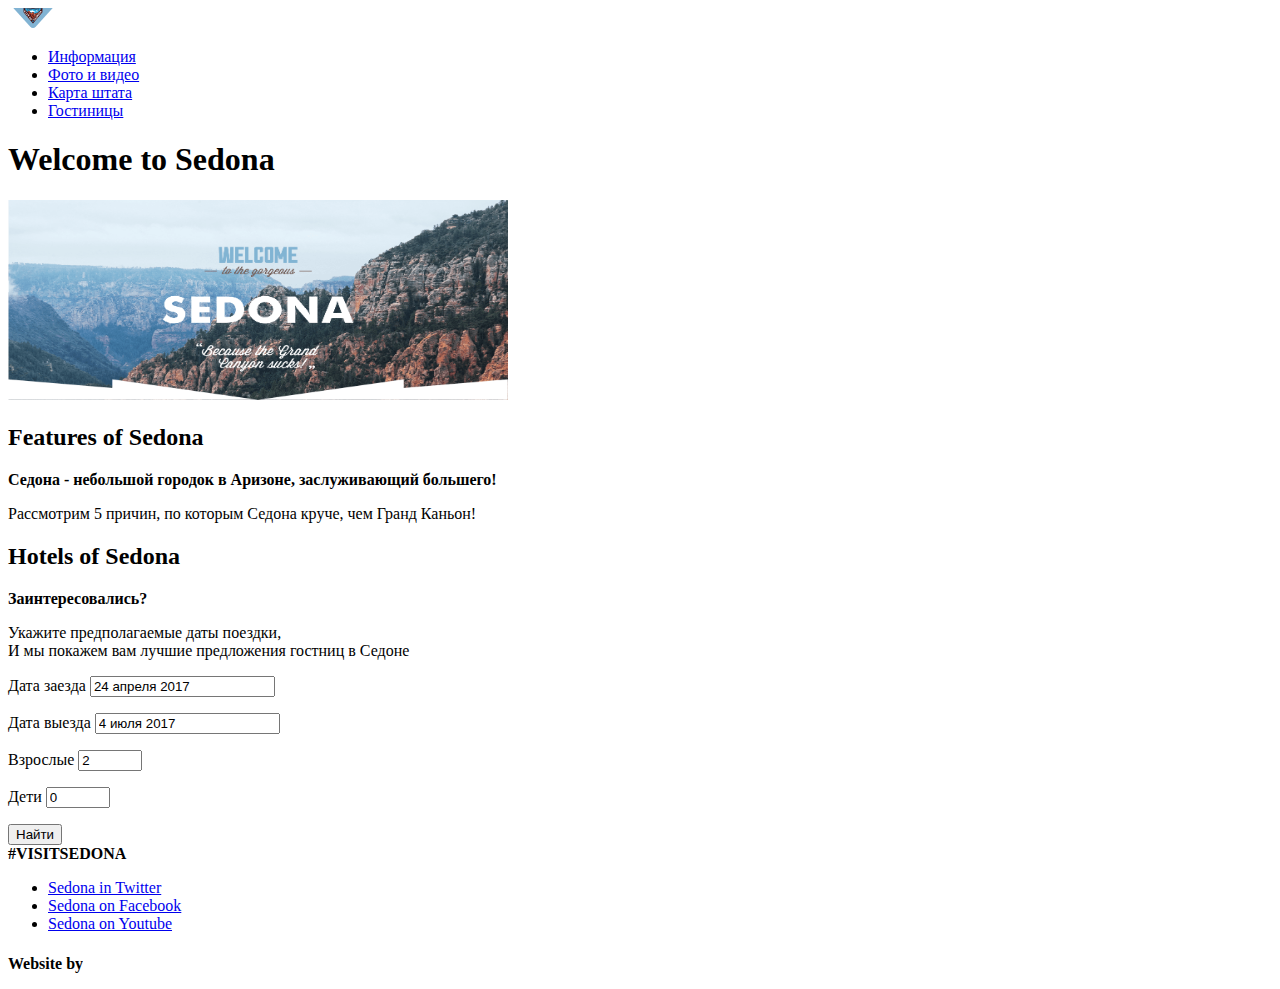
==== index.html @ 465b5c35 "Основное задание: продолжаем разметку личного проекта" ====
<!DOCTYPE html>
<html lang="ru">
  <head>
    <meta charset="utf-8">
    <title>Welcome to Sedona</title>
  </head>
  <body>
    <header class="main-header">
      <nav class="main-navigation">
        <img src="img/index-logo.svg" width="50" height="20" alt="Логотип Sedona">
        <ul class="site-navigation">
          <li><a href="info.html">Информация</a></li>
          <li><a href="media.html">Фото и видео</a></li>
          <li><a href="map.html">Карта штата</a></li>
          <li><a href="catalogue.html">Гостиницы</a></li>
        </ul>
      </nav>
    </header>
    <main class="container">
      <div class="welcome">
        <h1 class="visually-hidden">Welcome to Sedona</h1>
        <img src="img/welcomeall.png" width="500" height="200" alt="Sedona presents">
      </div>
      <section class="features">
        <h2 class="visually-hidden">Features of Sedona</h2>
        <b>Седона - небольшой городок в Аризоне, заслуживающий большего!</b>
        <p>Рассмотрим 5 причин, по которым Седона круче, чем Гранд Каньон!</p>
        <!--features-->
      </section>
      <section class="suggesthotels">
        <h2 class="visually-hidden">Hotels of Sedona</h2>
        <b>Заинтересовались?</b>
        <p>Укажите предполагаемые даты поездки,<br>
          И мы покажем вам лучшие предложения гостниц в Седоне</p>
        <form class="booking" action="https:/echo.htmlacademy.ru" method="post">
          <p class="booking-item">
            <label for="booking-checkin">Дата заезда</label>
            <input id="booking-checkin" type="text" name="checkin" value="24 апреля 2017">
          </p>
          <p class="booking-item">
            <label for="booking-checkout">Дата выезда</label>
            <input id="booking-checkout" type="text" name="checkout" value="4 июля 2017">
          </p>
          <p class="booking-item">
            <label for="adults">Взрослые</label>
            <input id="adults" type="number" name="adults" value="2" min="1" max="100" size="1">
          </p>
          <p class="booking-item">
            <label for="children">Дети</label>
            <input id="children" type="number" name="children" value="0" min="0" max="100" size="1">
          </p>
          <button class="button" type="submit">Найти</button>
        </form>
      </section>
      <!--map-->
    </main>
    <footer class="main-footer">
      <b>#VISITSEDONA</b>
      <div class="footer-social">
        <ul>
          <li><a class="social-button" href="twitter.com/sedona"><span class="social social-twitter">Sedona in Twitter</span></a></li>
          <li><a class="social-button" href="fb.com/sedona"><span class="social social-fb">Sedona on Facebook</span></a></li>
          <li><a class="social-button" href="youtube.com/sedona"><span class="social social-youtube">Sedona on Youtube</span></a></li>
        </ul>
      </div>
      <p class="footer-copyright">
        <b>Website by</b><a class="button" href="htmlacademy.ru"><img src="img/logo_academy.svg" width="50" height="20" alt="Логотип HTML Academy"></a>
      </p>
    </footer>
  </body>
</html>
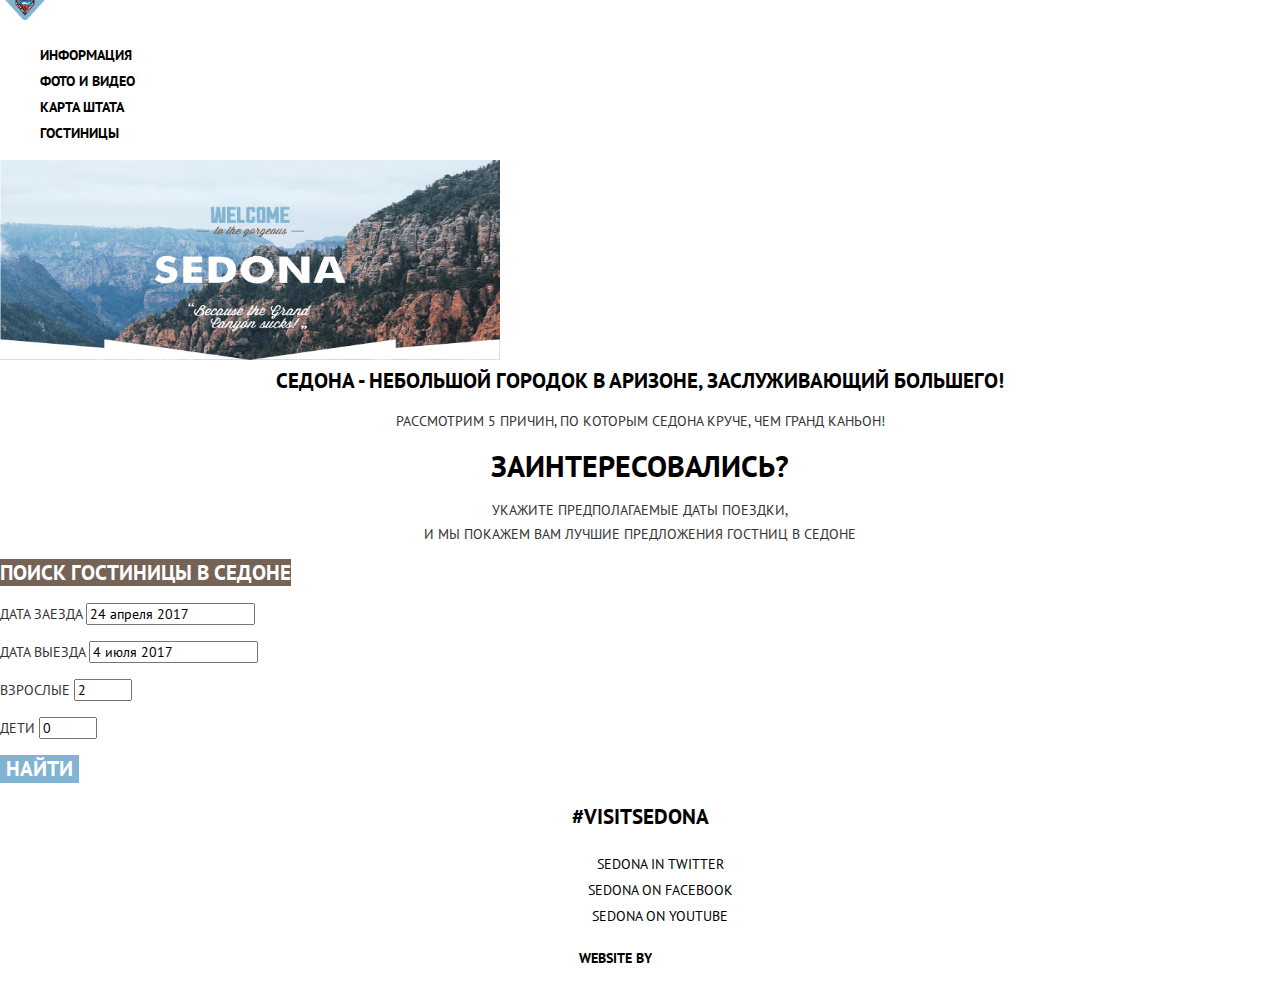
==== commit 4285998d: "сновное задание: начинаем базовую стилизацию личного проекта" ====
--- a/index.html
+++ b/index.html
@@ -3,6 +3,9 @@
   <head>
     <meta charset="utf-8">
     <title>Welcome to Sedona</title>
+    <link href="https://fonts.googleapis.com/css?family=PT+Sans:400,700&amp;subset=cyrillic" rel="stylesheet">
+    <link href="css/normalize.css" rel="stylesheet">
+    <link href="css/style.css" rel="stylesheet">
   </head>
   <body>
     <header class="main-header">
@@ -33,6 +36,7 @@
         <p>Укажите предполагаемые даты поездки,<br>
           И мы покажем вам лучшие предложения гостниц в Седоне</p>
         <form class="booking" action="https:/echo.htmlacademy.ru" method="post">
+          <b class="title">Поиск гостиницы в Седоне</b>
           <p class="booking-item">
             <label for="booking-checkin">Дата заезда</label>
             <input id="booking-checkin" type="text" name="checkin" value="24 апреля 2017">
@@ -55,7 +59,7 @@
       <!--map-->
     </main>
     <footer class="main-footer">
-      <b>#VISITSEDONA</b>
+      <p>#VISITSEDONA</p>
       <div class="footer-social">
         <ul>
           <li><a class="social-button" href="twitter.com/sedona"><span class="social social-twitter">Sedona in Twitter</span></a></li>
@@ -64,7 +68,7 @@
         </ul>
       </div>
       <p class="footer-copyright">
-        <b>Website by</b><a class="button" href="htmlacademy.ru"><img src="img/logo_academy.svg" width="50" height="20" alt="Логотип HTML Academy"></a>
+        <b>Website by</b><a href="htmlacademy.ru"><img src="img/logo_academy.svg" width="50" height="20" alt="Логотип HTML Academy"></a>
       </p>
     </footer>
   </body>
--- a/css/style.css
+++ b/css/style.css
@@ -0,0 +1,155 @@
+body {
+  margin: 0;
+  padding: 0;
+  font-family: "PT Sans", Arial, sans-serif;
+  font-size: 14px;
+  line-height: 26px;
+  font-weight: 400;
+  color: #000000;
+  text-transform: uppercase;
+  background-color: #ffffff;
+  background-position: top center;
+  background-repeat: no-repeat;
+}
+
+a {
+  text-decoration: none;
+  color: #000000;
+}
+
+.visually-hidden {
+  position: absolute;
+  clip: rect(0 0 0 0);
+  width: 1px;
+  height: 1px;
+  margin: -1px;
+}
+
+.button {
+  font: inherit;
+  font-size: 21px;
+  font-weight: 700;
+  text-align: center;
+  color: #ffffff;
+  vertical-align: middle;
+  text-transform: uppercase;
+  background-color: #81b3d2;
+  border: none;
+}
+
+.inner-page .button {
+  font: inherit;
+  color: #ffffff;
+  text-align: center;
+  font-size: 14px;
+  line-height: 21px;
+}
+
+.button.info {
+  background-color: #81b3d2;
+}
+
+.button.book {
+  background-color: #766357;
+}
+
+.rate-num {
+  font-size: 14px;
+  line-height: 21px;
+  font-weight: 400;
+  background-color: #f2f2f2;
+  color: #8b8b8b;
+}
+
+.site-navigation {
+  font-size: 14px;
+  font-weight: 700;
+  color: #000000;
+  background-color: #ffffff;
+  list-style: none;
+}
+
+.site-navigation a {
+  color: #000000;
+}
+
+.site-navigation a:hover,
+.site-navigation a:focus {
+  color: #766357;
+}
+
+.site-navigation-current {
+  color: #9b8d84;
+}
+
+.features {
+  font-size: 21px;
+  text-align: center;
+  font-weight: 700;
+}
+
+.features p {
+  font-size: 14px;
+  font-weight: 400;
+  color: #333333;
+}
+
+.suggesthotels {
+  font-size: 30px;
+  line-height: 36px;
+  text-align: center;
+}
+
+.suggesthotels p {
+  font-size: 14px;
+  line-height: 24px;
+  font-weight: 400;
+  color: #333333;
+}
+
+.hotel-title {
+  font-size: 21px;
+  font-weight: 700;
+}
+
+.hotel-item-info {
+  font-size: 14px;
+  line-height: 21px;
+  color: #333333;
+}
+
+.booking {
+  text-align: left;
+  font-weight: 700;
+  font-size: 14px;
+  line-height: 26px;
+}
+
+.booking b {
+  background-color: #766357;
+  color: #ffffff;
+  text-align: center;
+  font-size: 21px;
+}
+
+.stars {
+  list-style: none;
+}
+
+.main-footer {
+  text-align: center;
+}
+
+.main-footer ul {
+  list-style: none;
+}
+
+.main-footer p {
+  font-size: 21px;
+  font-weight: 700;
+}
+
+.main-footer .footer-copyright {
+  font-size: 14px;
+  font-weight: 400;
+}
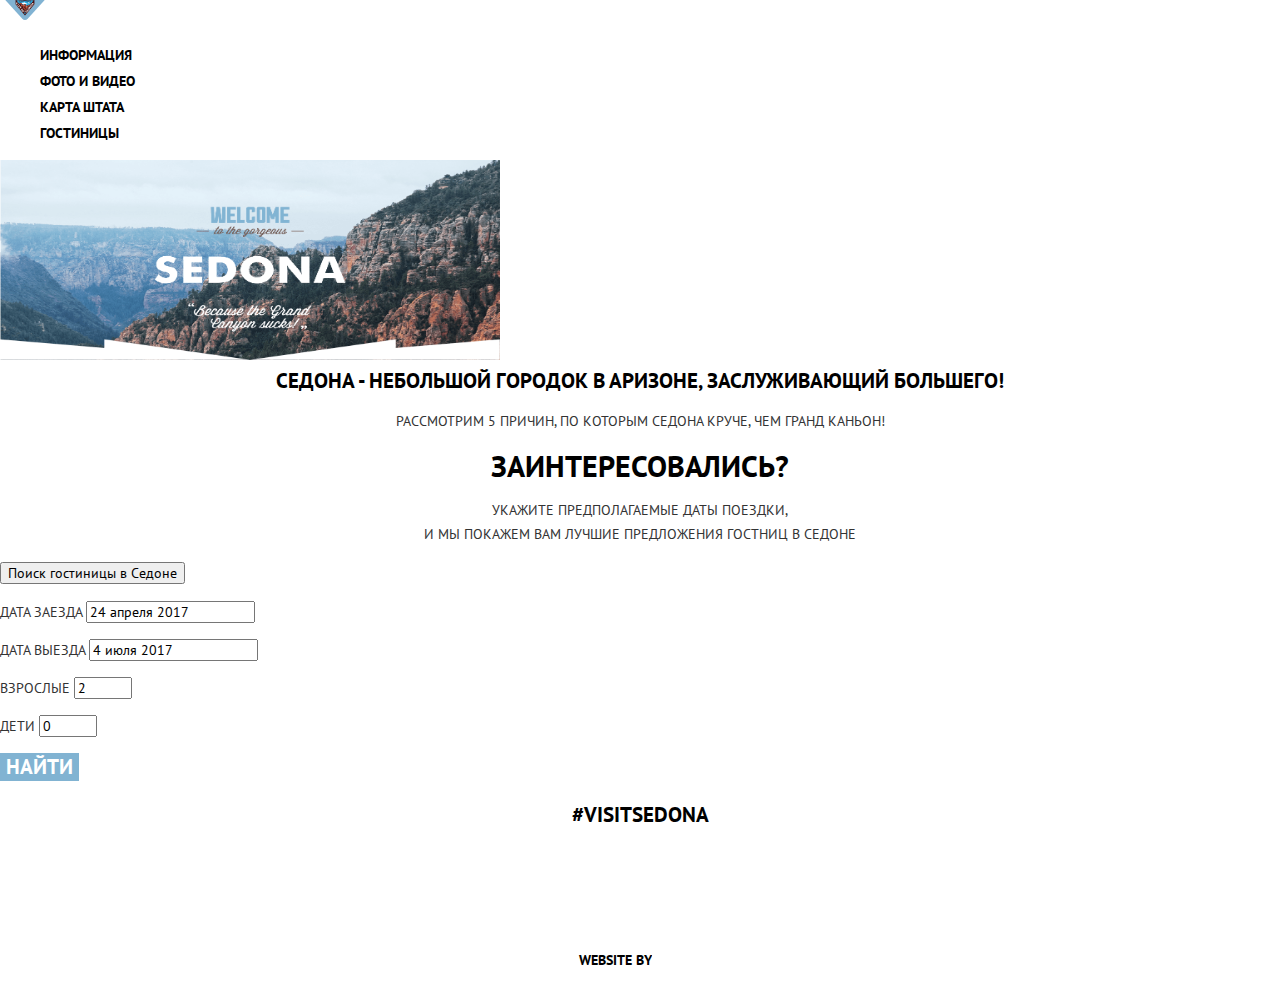
==== commit 8fddfd22: "Основное задание: начинаем базовую стилизацию личного проекта" ====
--- a/index.html
+++ b/index.html
@@ -36,7 +36,7 @@
         <p>Укажите предполагаемые даты поездки,<br>
           И мы покажем вам лучшие предложения гостниц в Седоне</p>
         <form class="booking" action="https:/echo.htmlacademy.ru" method="post">
-          <b class="title">Поиск гостиницы в Седоне</b>
+          <button class="buttom" type="button">Поиск гостиницы в Седоне</button>
           <p class="booking-item">
             <label for="booking-checkin">Дата заезда</label>
             <input id="booking-checkin" type="text" name="checkin" value="24 апреля 2017">
@@ -62,9 +62,9 @@
       <p>#VISITSEDONA</p>
       <div class="footer-social">
         <ul>
-          <li><a class="social-button" href="twitter.com/sedona"><span class="social social-twitter">Sedona in Twitter</span></a></li>
-          <li><a class="social-button" href="fb.com/sedona"><span class="social social-fb">Sedona on Facebook</span></a></li>
-          <li><a class="social-button" href="youtube.com/sedona"><span class="social social-youtube">Sedona on Youtube</span></a></li>
+          <li><a class="social-button" title="Sedona in Twitter" href="twitter.com/sedona"><img src="img/twitter.svg"></a></li>
+          <li><a class="social-button" title="Sedona on Facebook" href="fb.com/sedona"><img src="img/facebook.svg"></a></li>
+          <li><a class="social-button" title="Sedona on Youtube" href="youtube.com/sedona"><img src="img/youtube.svg"></a></li>
         </ul>
       </div>
       <p class="footer-copyright">
--- a/css/style.css
+++ b/css/style.css
@@ -37,6 +37,12 @@
   border: none;
 }
 
+.social-button:hover,
+.social-butto:active {
+  background-color: #000000;
+  border: 4px double #000000;
+}
+
 .inner-page .button {
   font: inherit;
   color: #ffffff;
@@ -45,7 +51,7 @@
   line-height: 21px;
 }
 
-.button.info {
+.button.button-info {
   background-color: #81b3d2;
 }
 
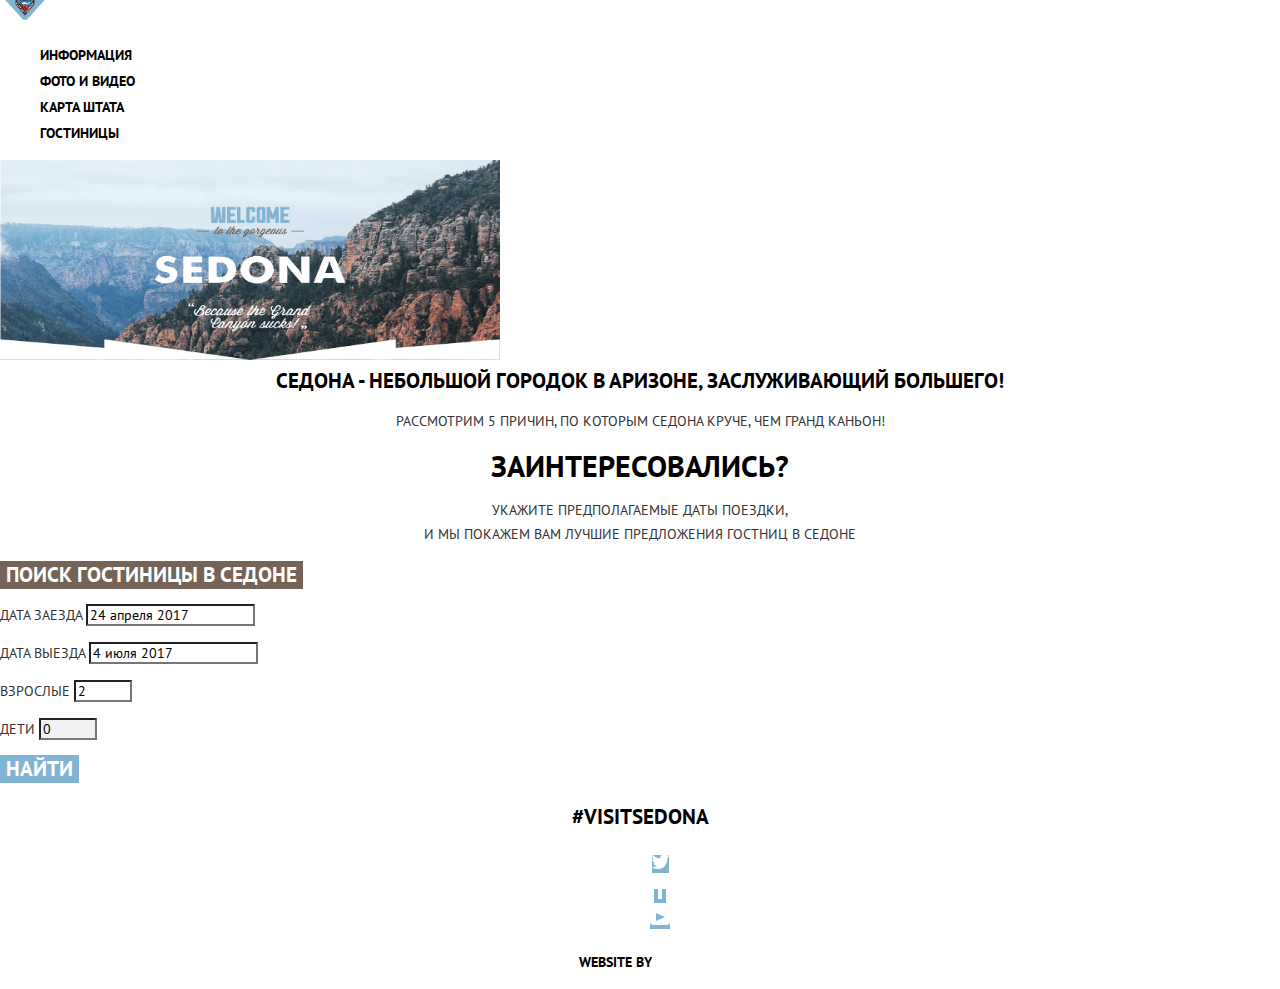
==== commit 10b007f6: "Основное задание: начинаем базовую стилизацию личного проекта" ====
--- a/index.html
+++ b/index.html
@@ -36,7 +36,7 @@
         <p>Укажите предполагаемые даты поездки,<br>
           И мы покажем вам лучшие предложения гостниц в Седоне</p>
         <form class="booking" action="https:/echo.htmlacademy.ru" method="post">
-          <button class="buttom" type="button">Поиск гостиницы в Седоне</button>
+          <button class="button-search" type="button">Поиск гостиницы в Седоне</button>
           <p class="booking-item">
             <label for="booking-checkin">Дата заезда</label>
             <input id="booking-checkin" type="text" name="checkin" value="24 апреля 2017">
@@ -53,7 +53,7 @@
             <label for="children">Дети</label>
             <input id="children" type="number" name="children" value="0" min="0" max="100" size="1">
           </p>
-          <button class="button" type="submit">Найти</button>
+          <button class="button-searchgo" type="submit">Найти</button>
         </form>
       </section>
       <!--map-->
@@ -68,7 +68,7 @@
         </ul>
       </div>
       <p class="footer-copyright">
-        <b>Website by</b><a href="htmlacademy.ru"><img src="img/logo_academy.svg" width="50" height="20" alt="Логотип HTML Academy"></a>
+        <b>Website by</b><a class="developer" href="htmlacademy.ru"><img src="img/logo_academy.svg" width="50" height="20" alt="Логотип HTML Academy"></a>
       </p>
     </footer>
   </body>
--- a/css/style.css
+++ b/css/style.css
@@ -1,20 +1,16 @@
 body {
   margin: 0;
-  padding: 0;
   font-family: "PT Sans", Arial, sans-serif;
   font-size: 14px;
   line-height: 26px;
   font-weight: 400;
   color: #000000;
   text-transform: uppercase;
-  background-color: #ffffff;
-  background-position: top center;
-  background-repeat: no-repeat;
 }
 
 a {
   text-decoration: none;
-  color: #000000;
+  cursor: pointer;
 }
 
 .visually-hidden {
@@ -25,7 +21,8 @@
   margin: -1px;
 }
 
-.button {
+ .button-search,
+ .button-searchgo {
   font: inherit;
   font-size: 21px;
   font-weight: 700;
@@ -35,12 +32,55 @@
   text-transform: uppercase;
   background-color: #81b3d2;
   border: none;
-}
-
-.social-button:hover,
-.social-butto:active {
-  background-color: #000000;
-  border: 4px double #000000;
+  cursor: pointer;
+}
+
+.button-search:hover {
+  background-color: #604e43;
+}
+
+.button-search:active{
+  background-color: #604e43;
+  color: #928a85;
+}
+
+.button-searchgo:hover {
+  background-color: #669ec0;
+}
+
+.button-searchgo:active {
+  background-color: #5496bd;
+  color: #94b9d2;
+}
+
+.social-button {
+  background-color: #81b3d2;
+}
+
+.social-button:hover {
+  background-color: #669ec0;
+}
+
+.social-button:active {
+  background-color: #5496bd;
+}
+
+.button.button-info:hover {
+  background-color: #669ec0;
+}
+
+.button.button-info:active {
+  background-color: #5496bd;
+  color: #94b9d2;
+}
+
+.button.book:hover {
+  background-color: #604e43;
+}
+
+.button.book:active {
+  background-color: #503e33;
+  color: #928a85;
 }
 
 .inner-page .button {
@@ -57,6 +97,26 @@
 
 .button.book {
   background-color: #766357;
+}
+
+.button-search {
+  background-color: #766357;
+  color: #ffffff;
+  font: inherit;
+  text-transform: uppercase;
+  font-size: 21px;
+}
+
+.hotel-title {
+  color: #000000;
+}
+
+.hotel-title:hover {
+  color: #81b3d2;
+}
+
+.hotel-title:active {
+  color: #cacaca;
 }
 
 .rate-num {
@@ -142,6 +202,32 @@
   list-style: none;
 }
 
+#booking-checkin,
+#booking-checkout,
+#adults,
+#children {
+  background-color: #f2f2f2;
+}
+
+#booking-checkin,
+#booking-checkout,
+#adults,
+#children:hover {
+  background-color: #ebebeb;
+}
+
+#booking-checkin,
+#booking-checkout,
+#adults,
+#children:active {
+  background-color: #ffffff;
+  border: 1px bolid #e5e5e5;
+}
+
+.developer {
+  color: 231f20;
+}
+
 .main-footer {
   text-align: center;
 }
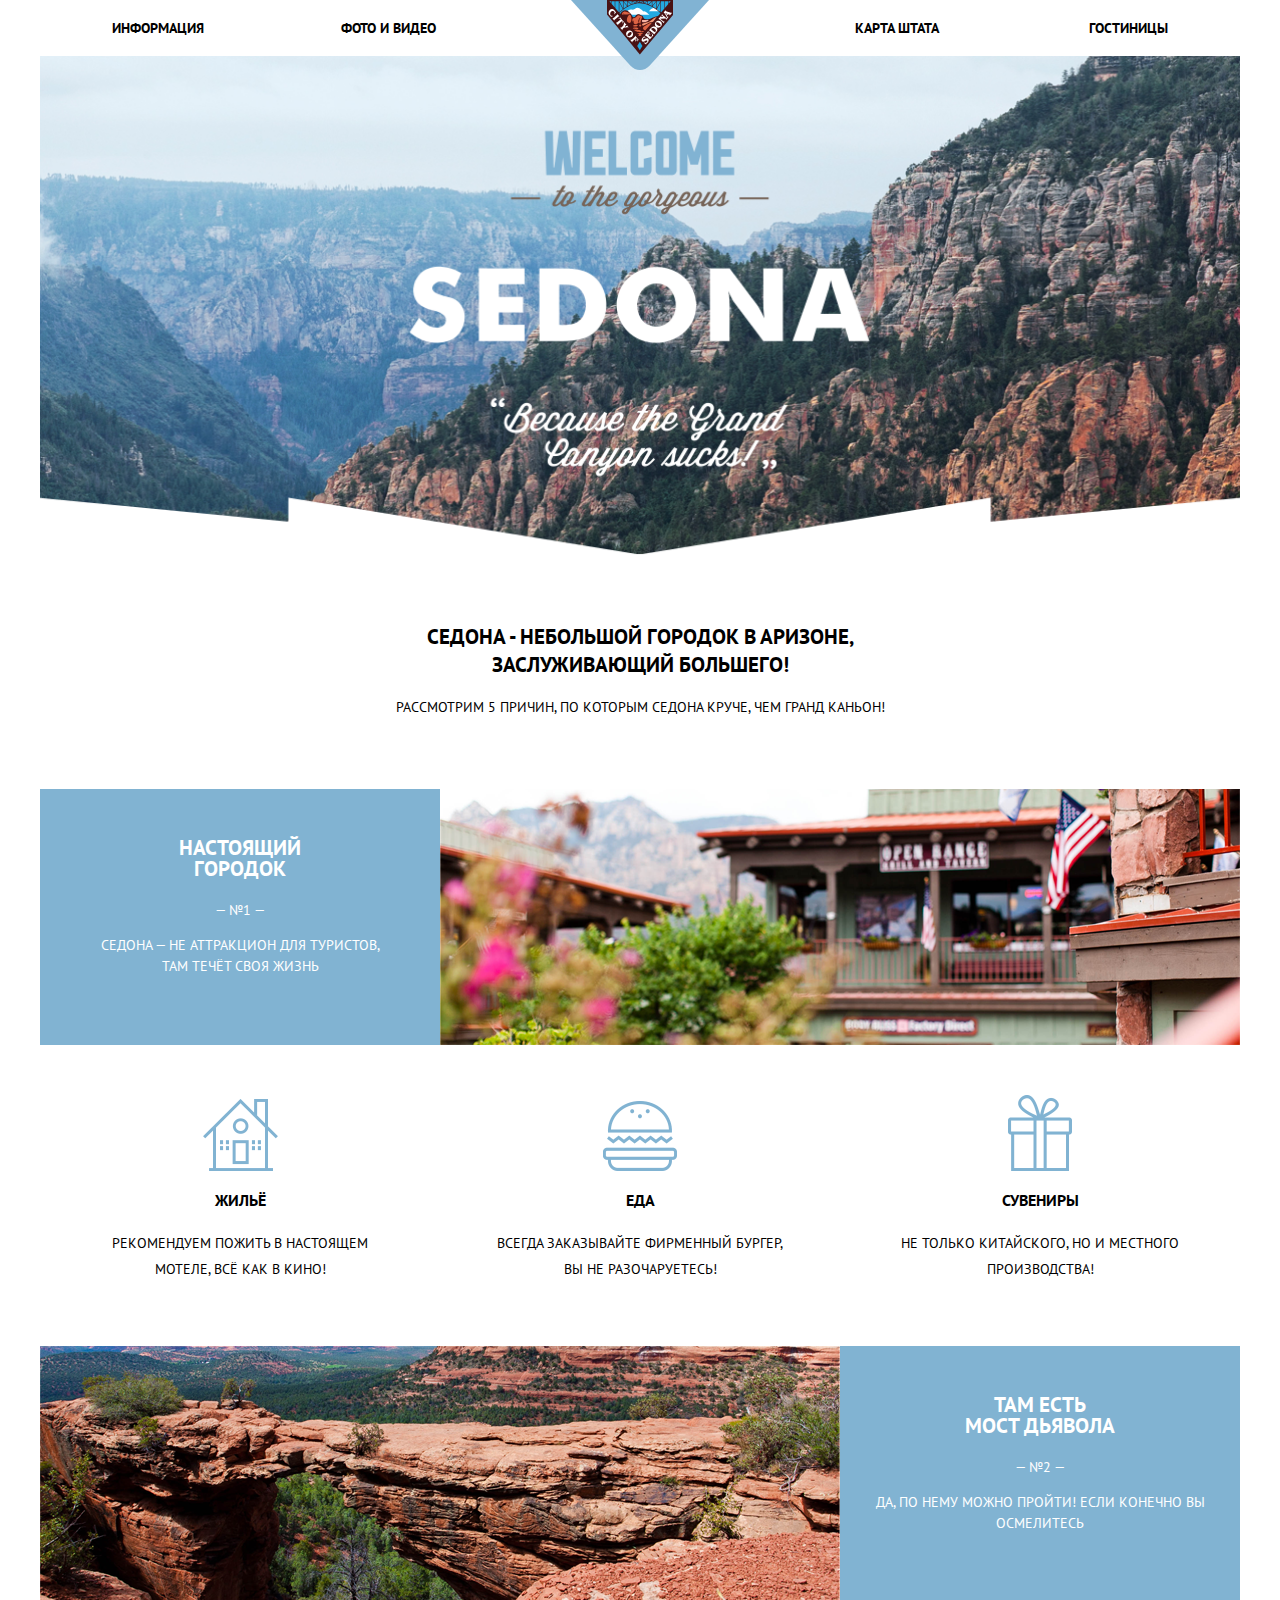
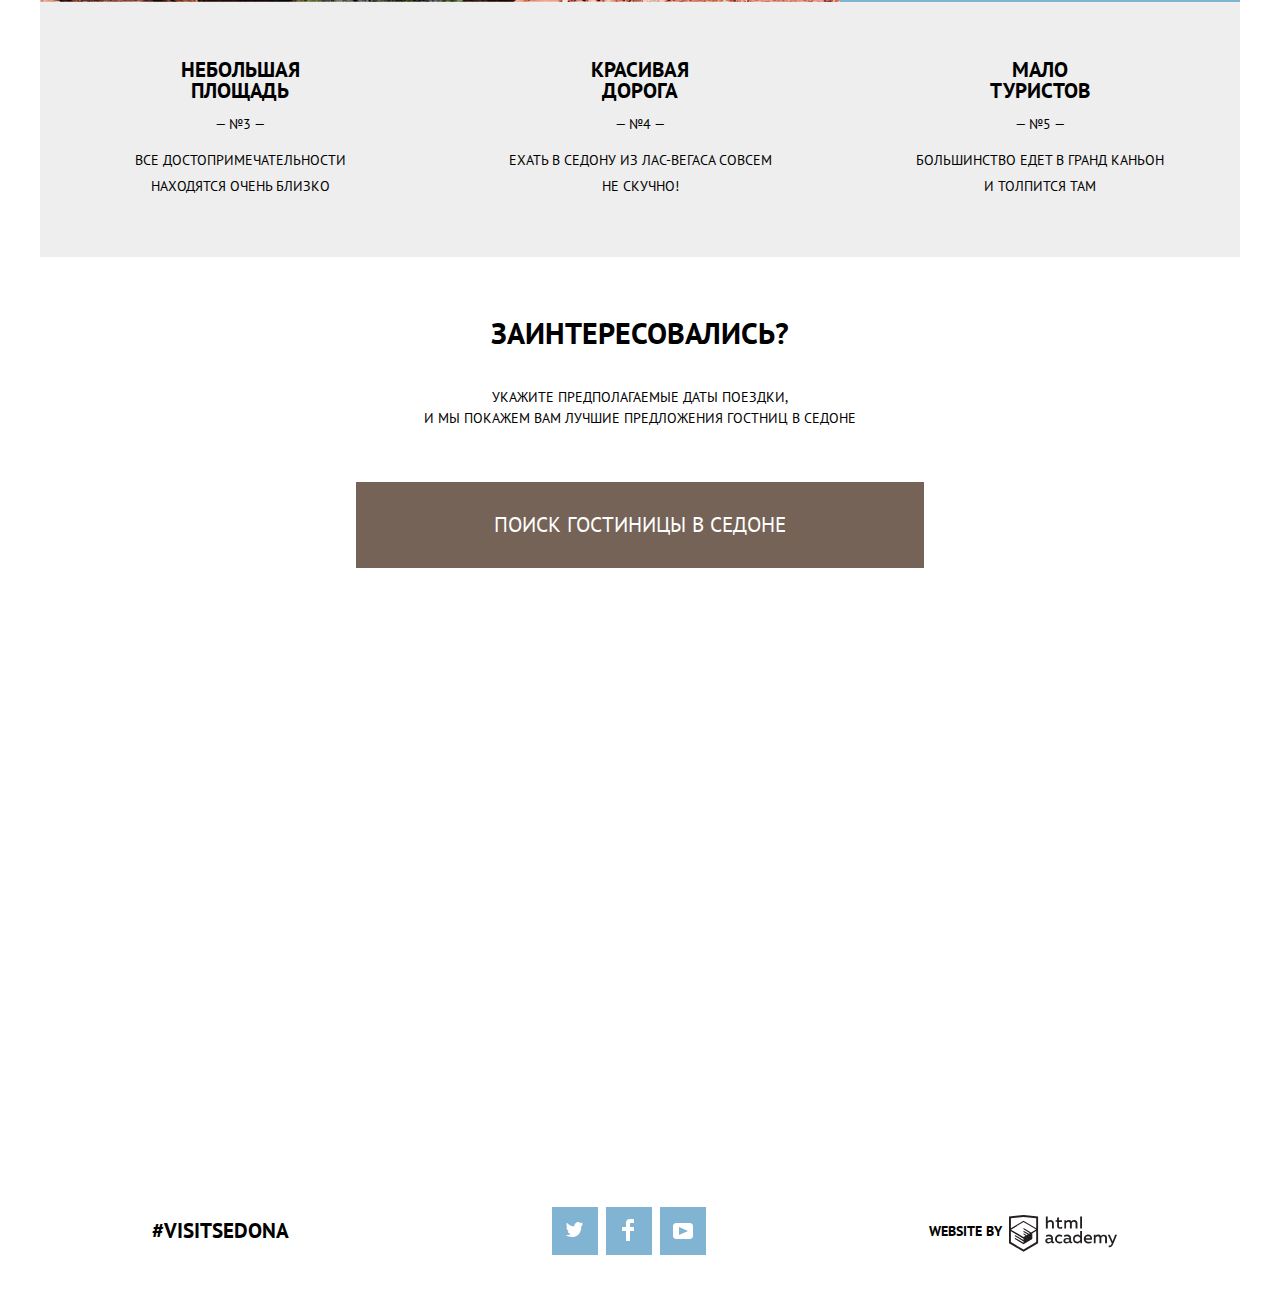
==== commit 170fa1f9: "final" ====
--- a/index.html
+++ b/index.html
@@ -6,15 +6,16 @@
     <link href="https://fonts.googleapis.com/css?family=PT+Sans:400,700&amp;subset=cyrillic" rel="stylesheet">
     <link href="css/normalize.css" rel="stylesheet">
     <link href="css/style.css" rel="stylesheet">
+    <script type="text/javascript" src="js/script.js"></script>
   </head>
   <body>
     <header class="main-header">
       <nav class="main-navigation">
-        <img src="img/index-logo.svg" width="50" height="20" alt="Логотип Sedona">
         <ul class="site-navigation">
-          <li><a href="info.html">Информация</a></li>
-          <li><a href="media.html">Фото и видео</a></li>
-          <li><a href="map.html">Карта штата</a></li>
+          <li><a href="index.html">Информация</a></li>
+          <li><a href="#">Фото и видео</a></li>
+          <li class="logo"><img src="img/index-logo.svg" width="140" height="70" alt="Логотип Sedona"></li>
+          <li><a href="#">Карта штата</a></li>
           <li><a href="catalogue.html">Гостиницы</a></li>
         </ul>
       </nav>
@@ -22,53 +23,142 @@
     <main class="container">
       <div class="welcome">
         <h1 class="visually-hidden">Welcome to Sedona</h1>
-        <img src="img/welcomeall.png" width="500" height="200" alt="Sedona presents">
+        <img src="img/welcomeall2.png" width="1200" height="500" alt="Sedona presents">
       </div>
-      <section class="features">
+      <section class="info">
         <h2 class="visually-hidden">Features of Sedona</h2>
-        <b>Седона - небольшой городок в Аризоне, заслуживающий большего!</b>
+        <b>Седона - небольшой городок в Аризоне,<br> заслуживающий большего!</b>
         <p>Рассмотрим 5 причин, по которым Седона круче, чем Гранд Каньон!</p>
-        <!--features-->
+      </section>
+      <section class="features features-big">
+        <div class="ftr-text">
+          <div class="act-text">
+            <h3>Настоящий<br> городок</h3>
+            <span>— №1 —</span>
+            <p>Седона — не аттракцион для туристов,<br> там течёт своя жизнь</p>
+          </div>
+        </div>
+        <div class="ftr-img"><img src="img/houses.png" width="800" height="256" title="Дома Седоны"></div>
+      </section>
+      <section class="services">
+        <div class="service book">
+          <img src="img/service-book.png" title="Домик">
+          <h3>Жильё</h3>
+          <p>Рекомендуем пожить в настоящем мотеле, всё как в кино!</p>
+        </div>
+        <div class="service food">
+          <img src="img/service-food.png" title="Бургер">
+          <h3>Еда</h3>
+          <p>Всегда заказывайте фирменный бургер, вы не разочаруетесь!</p>
+        </div>
+        <div class="service souvenir">
+          <img src="img/service-souvenir.png" title="Сувениры">
+          <h3>Сувениры</h3>
+          <p>Не только китайского, но и местного производства!</p>
+        </div>
+      </section>
+      <section class="features features-big">
+        <div class="ftr-img">
+          <img src="img/devil.png" width="800" height="256" title="Мост Дьявола">
+        </div>
+        <div class="ftr-text">
+          <div class="act-text">
+            <h3>Там есть<br> мост Дьявола</h3>
+            <span>— №2 —</span>
+            <p>Да, по нему можно пройти! если конечно вы осмелитесь</p>
+          </div>
+        </div>
+      </section>
+      <section class="features-small">
+        <div class="ftr small-1">
+          <div class="ftr-p">
+            <h3>Небольшая площадь</h3>
+            <span>— №3 —</span>
+            <p>Все достопримечательности находятся очень близко</p>
+          </div>
+        </div>
+        <div class="ftr small-2">
+          <div class="ftr-p">
+            <h3>Красивая дорога</h3>
+            <span>— №4 —</span>
+            <p>Ехать в Седону из Лас-Вегаса совсем не скучно!</p>
+          </div>
+        </div>
+        <div class="ftr small-3">
+          <div class="ftr-p">
+            <h3>Мало туристов</h3>
+            <span>— №5 —</span>
+            <p>Большинство едет в Гранд Каньон<br> и толпится там</p>
+          </div>
+        </div>
       </section>
       <section class="suggesthotels">
-        <h2 class="visually-hidden">Hotels of Sedona</h2>
-        <b>Заинтересовались?</b>
-        <p>Укажите предполагаемые даты поездки,<br>
-          И мы покажем вам лучшие предложения гостниц в Седоне</p>
-        <form class="booking" action="https:/echo.htmlacademy.ru" method="post">
-          <button class="button-search" type="button">Поиск гостиницы в Седоне</button>
-          <p class="booking-item">
-            <label for="booking-checkin">Дата заезда</label>
-            <input id="booking-checkin" type="text" name="checkin" value="24 апреля 2017">
-          </p>
-          <p class="booking-item">
-            <label for="booking-checkout">Дата выезда</label>
-            <input id="booking-checkout" type="text" name="checkout" value="4 июля 2017">
-          </p>
-          <p class="booking-item">
-            <label for="adults">Взрослые</label>
-            <input id="adults" type="number" name="adults" value="2" min="1" max="100" size="1">
-          </p>
-          <p class="booking-item">
-            <label for="children">Дети</label>
-            <input id="children" type="number" name="children" value="0" min="0" max="100" size="1">
-          </p>
-          <button class="button-searchgo" type="submit">Найти</button>
-        </form>
+        <div class="interes">
+          <h2 class="visually-hidden">Hotels of Sedona</h2>
+          <b>Заинтересовались?</b>
+          <p>Укажите предполагаемые даты поездки,<br>
+            И мы покажем вам лучшие предложения гостниц в Седоне</p>
+        </div>
+        <div class="booking-all">
+          <button id="button-search" class="button-search" type="button">Поиск гостиницы в Седоне</button>
+          <div id="booking-form" class="booking hidden">
+            <form action="https:/echo.htmlacademy.ru" method="post">
+              <p class="booking-item">
+                <label for="booking-checkin">Дата заезда:</label>
+                <input id="booking-checkin" type="text" name="checkin" value="24 апреля 2017"><span class="calendar"><button class="button-calendar" type="button">
+                <svg xmlns="http://www.w3.org/2000/svg" width="21" height="22" viewBox="0 0 21 22"><path d="M19.251 2.025h-2.845V.648c0-.381-.294-.689-.656-.689-.363 0-.656.308-.656.689v1.377h-3.938V.648c0-.381-.294-.689-.655-.689-.363 0-.657.308-.657.689v1.377H5.906V.648c0-.381-.294-.689-.656-.689-.363 0-.657.308-.657.689v1.377H1.75C.784 2.025 0 2.847 0 3.862v16.302C0 21.179.784 22 1.75 22h17.501c.966 0 1.749-.821 1.749-1.836V3.862c0-1.015-.783-1.837-1.749-1.837zm.437 18.139a.448.448 0 0 1-.437.459H1.75a.45.45 0 0 1-.438-.459V3.862a.45.45 0 0 1 .438-.459h2.844v1.378c0 .381.294.689.657.689.362 0 .656-.308.656-.689V3.403h3.938v1.378c0 .381.294.689.657.689.361 0 .655-.308.655-.689V3.403h3.938v1.378c0 .381.293.689.656.689.362 0 .656-.308.656-.689V3.403h2.845c.241 0 .437.206.437.459v16.302z"/><path d="M4.594 8.225h2.625v2.066H4.594zM4.594 11.668h2.625v2.067H4.594zM4.594 15.112h2.625v2.066H4.594zM9.188 15.112h2.625v2.066H9.188zM9.188 11.668h2.625v2.067H9.188zM9.188 8.225h2.625v2.066H9.188zM13.781 15.112h2.625v2.066h-2.625zM13.781 11.668h2.625v2.067h-2.625zM13.781 8.225h2.625v2.066h-2.625z"/></svg></button></span>
+              </p>
+              <p class="booking-item">
+                <label for="booking-checkout">Дата выезда:</label>
+                <input id="booking-checkout" type="text" name="checkout" value="4 июля 2017"><span class="calendar"><button class="button-calendar" type="button">
+                <svg xmlns="http://www.w3.org/2000/svg" width="21" height="22" viewBox="0 0 21 22"><path d="M19.251 2.025h-2.845V.648c0-.381-.294-.689-.656-.689-.363 0-.656.308-.656.689v1.377h-3.938V.648c0-.381-.294-.689-.655-.689-.363 0-.657.308-.657.689v1.377H5.906V.648c0-.381-.294-.689-.656-.689-.363 0-.657.308-.657.689v1.377H1.75C.784 2.025 0 2.847 0 3.862v16.302C0 21.179.784 22 1.75 22h17.501c.966 0 1.749-.821 1.749-1.836V3.862c0-1.015-.783-1.837-1.749-1.837zm.437 18.139a.448.448 0 0 1-.437.459H1.75a.45.45 0 0 1-.438-.459V3.862a.45.45 0 0 1 .438-.459h2.844v1.378c0 .381.294.689.657.689.362 0 .656-.308.656-.689V3.403h3.938v1.378c0 .381.294.689.657.689.361 0 .655-.308.655-.689V3.403h3.938v1.378c0 .381.293.689.656.689.362 0 .656-.308.656-.689V3.403h2.845c.241 0 .437.206.437.459v16.302z"/><path d="M4.594 8.225h2.625v2.066H4.594zM4.594 11.668h2.625v2.067H4.594zM4.594 15.112h2.625v2.066H4.594zM9.188 15.112h2.625v2.066H9.188zM9.188 11.668h2.625v2.067H9.188zM9.188 8.225h2.625v2.066H9.188zM13.781 15.112h2.625v2.066h-2.625zM13.781 11.668h2.625v2.067h-2.625zM13.781 8.225h2.625v2.066h-2.625z"/></svg></button></span>
+              </p>
+              <p class="booking-item adults">
+                <label for="adults">Взрослые:</label>
+                <span class="guests adults-input"><button class="button-minus" type="button">
+                  <svg xmlns="minus-adults" xmlns:xlink="http://www.w3.org/2000/svg" width="12" height="3" viewBox="0 0 12 3"><path d="M0 0h9.917v1.917h-9.917z"></path></svg></button><input id="adults" type="number" name="adults" value="2" min="1" max="100" size="1"><button class="button-plus" type="button"><svg class="plus-adults" xmlns="http://www.w3.org/2000/svg" width="11" height="11" viewBox="0 0 11 11"><path d="M9.917 4h-4v-4h-1.917v4h-4v1.917h4v4h1.917v-4h4z"></path></svg></button></span>
+              </p>
+              <p class="booking-item children">
+                <label for="children">Дети:</label>
+                <span class="guests children-input"><button class="button-minus" type="button">
+                <svg xmlns="minus-adults" xmlns:xlink="http://www.w3.org/2000/svg" width="12" height="3" viewBox="0 0 12 3"><path d="M0 0h9.917v1.917h-9.917z"></path></svg></button><input id="children" type="number" name="children" value="0" min="0" max="100" size="1"><button class="button-plus" type="button"><svg class="plus-adults" xmlns="http://www.w3.org/2000/svg" width="11" height="11" viewBox="0 0 11 11"><path d="M9.917 4h-4v-4h-1.917v4h-4v1.917h4v4h1.917v-4h4z"></path></svg></button></span>
+              </p>
+              <button class="button-searchgo" type="submit">Найти</button>
+            </form>
+          </div>
+        </div>
       </section>
-      <!--map-->
+      <section class="map">
+      <iframe src="https://www.google.com/maps/embed?pb=!1m18!1m12!1m3!1d564474.505247366!2d-112.00279115033129!3d34.87271362170046!2m3!1f0!2f0!3f0!3m2!1i1024!2i768!4f13.1!3m3!1m2!1s0x872da132f942b00d%3A0x5548c523fa6c8efd!2z0KHQtdC00L7QvdCwLCDQkNGA0LjQt9C-0L3QsCA4NjMzNiwg0KHQqNCQ!5e0!3m2!1sru!2sru!4v1462035967330"
+          allowfullscreen></iframe>
+      </section>
     </main>
     <footer class="main-footer">
       <p>#VISITSEDONA</p>
       <div class="footer-social">
-        <ul>
-          <li><a class="social-button" title="Sedona in Twitter" href="twitter.com/sedona"><img src="img/twitter.svg"></a></li>
-          <li><a class="social-button" title="Sedona on Facebook" href="fb.com/sedona"><img src="img/facebook.svg"></a></li>
-          <li><a class="social-button" title="Sedona on Youtube" href="youtube.com/sedona"><img src="img/youtube.svg"></a></li>
+        <ul class="footer-social-ul">
+          <li>
+            <a class="social-button twitter" title="Sedona in Twitter" href="#">
+              <svg xmlns="img/twitter.svg" xmlns:xlink="http://www.w3.org/2000/svg" width="17" height="18" viewBox="0 0 17 18"><path fill="#fff" d="M 10.95 0.144 c 1.685 -0.496 2.984 0.27 3.577 1.179 c 0.673 -0.231 1.331 -0.481 2.011 -0.708 a 2.345 2.345 0 0 1 -0.857 1.768 c 0.685 0.17 1.304 -0.491 1.304 -0.491 c -0.169 1 -1.006 1.788 -1.563 2.024 c -0.231 6.75 -3.175 11.217 -10.077 11.082 h -0.446 c -0.41 0 -4.164 -0.46 -4.898 -1.887 c 2.271 0.196 3.893 -0.422 4.693 -1.177 c -0.96 -0.3 -2.679 -0.477 -2.979 -2.95 c 0.349 0.106 0.564 0.228 1.19 0.119 C 1.705 8.247 0.374 7.53 0.448 5.33 c 0.285 0.328 1.067 0.536 1.34 0.472 C 1.085 5.561 -0.182 2.442 0.894 0.85 c 1.818 1.854 3.735 3.606 7.152 3.773 C 8.254 2.33 9.183 0.793 10.95 0.144 Z" /></svg>
+            </a>
+          </li>
+          <li>
+            <a class="social-button facebook" title="Sedona on Facebook" href="#">
+              <svg xmlns="img/facebook.svg" xmlns:xlink="http://www.w3.org/2000/svg" width="13" height="24" viewBox="0 0 13 24"><path fill="#fff" d="M 12 4 V 0 H 8 a 4 4 0 0 0 -4 4 v 4 H 0 v 4 h 4 v 10 h 4 V 12 h 4 V 8 H 8 V 4 h 4 Z" /></svg>
+            </a>
+          </li>
+          <li>
+            <a class="social-button youtube" title="Sedona in Youtube" href="#">
+              <svg xmlns="img/youtube.svg" xmlns:xlink="http://www.w3.org/2000/svg" width="20" height="16" viewBox="0 0 20 16"><path fill="#fff" d="M 17 0 H 3 C 1.35 0 0 1.35 0 3 v 10 c 0 1.65 1.35 3 3 3 h 14 c 1.65 0 3 -1.35 3 -3 V 3 c 0 -1.65 -1.35 -3 -3 -3 Z M 6.027 11.998 V 4.002 L 15.014 8 l -8.987 3.998 Z"/></svg>
+            </a>
+          </li>
         </ul>
       </div>
       <p class="footer-copyright">
-        <b>Website by</b><a class="developer" href="htmlacademy.ru"><img src="img/logo_academy.svg" width="50" height="20" alt="Логотип HTML Academy"></a>
+        <b>Website by</b>
+        <a class="developer" href="htmlacademy.ru">
+          <svg xmlns="img/logo_academy.svg" xmlns="http://www.w3.org/2000/svg" width="120" height="44" alt="Логотип HTML Academy"><path fill="#231f20" transform="translate(0 -0.02)" d="M 44.61 26.88 a 2 2 0 0 0 0.55 -0.1 v 1.33 a 3.25 3.25 0 0 1 -1.18 0.21 a 1.67 1.67 0 0 1 -1.67 -1 a 4.84 4.84 0 0 1 -3.14 1.08 c -1.51 0 -2.91 -0.83 -2.91 -2.55 c 0 -2.13 2 -2.79 3.71 -2.79 a 11.08 11.08 0 0 1 2.17 0.25 v -0.3 c 0 -1 -0.76 -1.77 -2.19 -1.77 a 7.42 7.42 0 0 0 -3 0.64 v -1.7 a 10.21 10.21 0 0 1 3.19 -0.55 c 2.36 0 3.81 1.12 3.81 3.65 v 3 a 0.54 0.54 0 0 0 0.49 0.59 h 0.17 Z m -6.44 -1.13 A 1.35 1.35 0 0 0 39.63 27 h 0.11 a 3.39 3.39 0 0 0 2.41 -1 V 24.58 a 9.72 9.72 0 0 0 -1.81 -0.21 c -1 0 -2.16 0.33 -2.16 1.38 h 0 Z m 12.36 -6.11 a 5 5 0 0 1 2.57 0.64 V 22 a 4.08 4.08 0 0 0 -2.3 -0.7 a 2.75 2.75 0 1 0 0 5.49 a 5 5 0 0 0 2.43 -0.64 v 1.71 a 6.27 6.27 0 0 1 -2.76 0.57 A 4.21 4.21 0 0 1 46 24.51 q 0 -0.21 0 -0.41 a 4.32 4.32 0 0 1 4.18 -4.46 h 0.38 Z m 12.17 7.24 a 2 2 0 0 0 0.55 -0.1 v 1.33 a 3.25 3.25 0 0 1 -1.18 0.21 a 1.67 1.67 0 0 1 -1.67 -1 a 4.84 4.84 0 0 1 -3.14 1.08 c -1.51 0 -2.91 -0.83 -2.91 -2.55 c 0 -2.13 2 -2.79 3.71 -2.79 a 11.08 11.08 0 0 1 2.17 0.25 v -0.3 c 0 -1 -0.76 -1.77 -2.19 -1.77 a 7.42 7.42 0 0 0 -3 0.64 v -1.7 a 10.21 10.21 0 0 1 3.19 -0.55 c 2.36 0 3.81 1.12 3.81 3.65 v 3 a 0.54 0.54 0 0 0 0.49 0.59 h 0.17 Z m -6.44 -1.13 A 1.35 1.35 0 0 0 57.73 27 h 0.11 a 3.39 3.39 0 0 0 2.41 -1 V 24.58 a 9.72 9.72 0 0 0 -1.81 -0.21 c -1.06 0 -2.16 0.33 -2.16 1.38 h 0 Z M 73 16 V 28.2 H 71.35 V 26.88 a 3.88 3.88 0 0 1 -3.19 1.54 a 4.4 4.4 0 0 1 0 -8.78 a 3.81 3.81 0 0 1 3 1.3 V 16 H 73 Z m -4.53 5.22 a 2.76 2.76 0 1 0 0 5.52 A 2.86 2.86 0 0 0 71.15 25 V 23 A 2.91 2.91 0 0 0 68.49 21.27 Z M 79 19.64 c 3.31 0 4.46 2.68 3.92 5.09 H 76.7 c 0.21 1.5 1.67 2.11 3.19 2.11 a 6.11 6.11 0 0 0 2.64 -0.59 v 1.6 a 7.14 7.14 0 0 1 -3 0.57 C 77 28.42 74.78 27 74.78 24 a 4.18 4.18 0 0 1 4 -4.39 H 79 Z m 0.09 1.54 a 2.28 2.28 0 0 0 -2.44 2.1 v 0.06 H 81.3 A 2 2 0 0 0 79.13 21.18 Z m 5.73 7 V 19.87 h 1.65 v 1 a 3.81 3.81 0 0 1 2.78 -1.27 A 2.86 2.86 0 0 1 91.89 21 a 4.12 4.12 0 0 1 2.91 -1.33 A 3.06 3.06 0 0 1 98 23 V 28.2 h -1.9 V 23.05 a 1.59 1.59 0 0 0 -1.42 -1.75 H 94.42 a 2.8 2.8 0 0 0 -2.07 1.12 V 28.2 h -1.9 V 23.05 A 1.59 1.59 0 0 0 89 21.31 H 88.8 a 3 3 0 0 0 -2.21 1.29 v 5.63 H 84.86 Z m 21.31 -8.33 h 1.9 l -3.91 9.46 c -0.9 2.17 -2.09 2.86 -3.35 2.86 a 4.76 4.76 0 0 1 -1.1 -0.14 V 30.46 a 2.86 2.86 0 0 0 0.85 0.12 c 0.9 0 1.58 -0.64 2.07 -1.9 l 0.17 -0.42 l -4 -8.4 h 2 l 2.86 6.29 Z M 38.73 1.46 V 6.22 a 3.81 3.81 0 0 1 2.7 -1.14 a 3.25 3.25 0 0 1 3.44 3.4 v 5.15 H 43 V 8.72 a 1.81 1.81 0 0 0 -1.61 -2 h -0.3 a 2.93 2.93 0 0 0 -2.32 1.39 v 5.52 h -1.9 V 1.46 h 1.9 Z M 49.94 2.31 v 3 h 3 V 6.91 h -3 v 3.81 c 0 1.1 0.5 1.46 1.58 1.46 a 4.49 4.49 0 0 0 1.69 -0.33 v 1.6 A 6.8 6.8 0 0 1 51 13.8 a 2.55 2.55 0 0 1 -2.86 -2.74 V 6.89 H 46.58 V 5.26 h 1.5 V 2.74 Z m 5.4 11.31 V 5.28 H 57 v 1 A 3.81 3.81 0 0 1 59.77 5 a 2.86 2.86 0 0 1 2.6 1.33 A 4.12 4.12 0 0 1 65.28 5 A 3.06 3.06 0 0 1 68.44 8.4 v 5.21 h -1.9 V 8.46 a 1.59 1.59 0 0 0 -1.42 -1.75 H 64.89 a 2.8 2.8 0 0 0 -2.07 1.12 v 5.78 h -1.9 V 8.46 A 1.59 1.59 0 0 0 59.5 6.71 H 59.27 A 3 3 0 0 0 57.06 8 v 5.63 H 55.34 Z M 71.17 1.45 H 73 V 13.6 H 71.17 V 1.45 Z M 14.71 0 H 14.55 L 0 1.54 V 28.21 l 14.55 8.66 l 14.55 -8.66 V 1.54 Z m 12.5 27.1 L 14.55 34.64 L 1.9 27.12 V 16.18 l 12.59 7.5 V 25 L 5.86 19.9 v 1.31 l 8.68 5.21 v 1.39 L 5.87 22.65 V 24 l 8.68 5.21 l 8.75 -5.24 V 18.31 L 27.2 16 V 27.12 Z m 0 -12.53 l -3.48 2 l -1.6 1 L 14.51 13 v 1.31 L 21 18.23 H 21 l -0.14 0.09 l -1 0.54 l -5.37 -3.2 V 17 l 4.24 2.52 l -1 0.67 l -3.2 -1.9 v 1.31 l 2.1 1.24 L 14.5 22.1 L 2 14.65 L 14.51 7.11 Z m 0 -1.32 L 14.49 5.76 L 1.91 13.25 v -10 L 14.56 1.92 L 27.21 3.25 v 10 h 0 Z" /></svg>
+        </a>
       </p>
     </footer>
   </body>
--- a/css/style.css
+++ b/css/style.css
@@ -1,17 +1,26 @@
 body {
-  margin: 0;
+  margin: auto;
   font-family: "PT Sans", Arial, sans-serif;
   font-size: 14px;
   line-height: 26px;
   font-weight: 400;
   color: #000000;
   text-transform: uppercase;
+  width: 1200px;
 }
 
 a {
   text-decoration: none;
   cursor: pointer;
 }
+
+.logo {
+  height: 100%;
+  overflow: visible;
+  position: relative;
+  padding-top: 0;
+}
+
 
 .visually-hidden {
   position: absolute;
@@ -35,6 +44,13 @@
   cursor: pointer;
 }
 
+.button-search {
+  width: 568px;
+  height: 86px;
+  text-align: center;
+  padding: auto;
+}
+
 .button-search:hover {
   background-color: #604e43;
 }
@@ -44,6 +60,11 @@
   color: #928a85;
 }
 
+.button-searchgo {
+  width: 458px;
+  height: 58px;
+}
+
 .button-searchgo:hover {
   background-color: #669ec0;
 }
@@ -83,7 +104,7 @@
   color: #928a85;
 }
 
-.inner-page .button {
+.button {
   font: inherit;
   color: #ffffff;
   text-align: center;
@@ -92,11 +113,21 @@
 }
 
 .button.button-info {
+  display: inline-block;
+  vertical-align: middle;
   background-color: #81b3d2;
+  width: 110px;
+  height: 28px;
+  line-height: 28px;
 }
 
 .button.book {
+  display: inline-block;
   background-color: #766357;
+  width: 143px;
+  height: 28px;
+  vertical-align: middle;
+  line-height: 28px;
 }
 
 .button-search {
@@ -107,36 +138,34 @@
   font-size: 21px;
 }
 
-.hotel-title {
-  color: #000000;
-}
-
-.hotel-title:hover {
-  color: #81b3d2;
-}
-
-.hotel-title:active {
-  color: #cacaca;
-}
-
-.rate-num {
-  font-size: 14px;
-  line-height: 21px;
-  font-weight: 400;
-  background-color: #f2f2f2;
-  color: #8b8b8b;
-}
-
 .site-navigation {
   font-size: 14px;
   font-weight: 700;
   color: #000000;
   background-color: #ffffff;
   list-style: none;
+  display: flex;
+  justify-content: space-between;
+  flex-wrap: wrap;
+  margin: 0 72px;
+  height: 56px;
+  padding: 0;
 }
 
 .site-navigation a {
   color: #000000;
+}
+
+.site-navigation li {
+  vertical-align: middle;
+  margin-top: auto;
+  margin-bottom: auto;
+  width: 140px;
+  text-align: left;
+}
+
+.site-navigation li:nth-child(n+4) {
+  text-align: right;
 }
 
 .site-navigation a:hover,
@@ -148,16 +177,244 @@
   color: #9b8d84;
 }
 
+.info {
+  text-align: center;
+  padding-top: 60px;
+  padding-bottom: 55px;
+}
+
+.info b {
+  font-size: 21px;
+}
+
 .features {
+  display: flex;
+  align-items: center;
+  text-align: center;
+  color: #ffffff;
+  height: 256px;
+
+}
+
+.features-big .ftr-text {
+  display: flex;
+  flex-direction: column;
+  background-color: #81b3d2;
+  align-items: center;
+  line-height: 21px;
+  text-align: center;
+}
+
+.act-text {
+  height: 141px;
+  width: 400px;
+  margin-top: 48px;
+  margin-bottom: 67px;
+}
+
+.act-text h3 {
+  margin-top: 0;
+}
+
+.ftr-img img {
+  display: block;
+}
+
+.features-small {
+  display: flex;
+  justify-content: space-around;
+  background-color: #eeeeee;
+}
+
+.ftr {
+  display: flex;
+  flex-wrap: wrap;
+  height: 255px;
+}
+
+.ftr-p {
+  display: flex;
+  flex-direction: column;
+  justify-content: space-around;
+  align-items: center;
+  width: 270px;
+  height: 150px;
+  text-align: center;
+
+  margin: auto;
+}
+
+.ftr-p h3 {
+  width: 120px;
   font-size: 21px;
-  text-align: center;
+  line-height: 21px;
   font-weight: 700;
+  margin: 0;
+}
+
+.ftr-p p {
+  margin: 0;
+}
+
+.features h3 {
+  font-size: 21px;
+  font-weight: 700;
 }
 
 .features p {
   font-size: 14px;
-  font-weight: 400;
-  color: #333333;
+}
+
+.services {
+  display: flex;
+  flex-wrap: wrap;
+}
+
+.service {
+  align-self: baseline;
+  padding: 50px;
+}
+
+.service img {
+  display: block;
+  margin: auto;
+}
+
+.service h3,
+.service p {
+  text-align: center;
+  width: 300px;
+}
+
+.interes {
+  margin-top: 58px;
+  margin-bottom: 53px;
+
+}
+
+.interes p {
+  font-size: 14px;
+  line-height: 21px;
+  margin: 36px;
+}
+
+.parametres {
+  display: flex;
+  width: 1200px;
+  height: 217px;
+  background-image: url(../img/filter-background.png);
+  color: #ffffff;
+  padding: 31px 72px;
+  box-sizing: border-box;
+}
+
+.checkbox {
+  vertical-align: middle;
+  height: 23px;
+  cursor: pointer;
+}
+
+.checkbox::before {
+  content: "";
+  display: inline-block;
+  background-image: url(../img/checkbox-off.png);
+  background-repeat: no-repeat;
+  width: 26px;
+  height: 23px;
+  vertical-align: top;
+  margin-right: 10px;
+}
+
+.checkbox.checked::before {
+  background-image: url(../img/checkbox-on.png);
+}
+
+.infrastructure,
+.housing-type {
+  display: flex;
+  flex-direction: column;
+  height: 155px;
+
+}
+
+.infrastructure p,
+.housing-type p {
+  font-size: 14px;
+  margin: 0;
+}
+
+.infrastructure h3,
+.housing-type h3 {
+  font-size: 16px;
+  margin-top: 0;
+}
+
+.infra,
+.house-type {
+  display: flex;
+  justify-content: space-between;
+  flex-direction: column;
+  height: 113px;
+}
+
+.housing-type {
+  margin-left: 115px;
+}
+
+.search-results-sort {
+  display: flex;
+  margin: 0 72px;
+  align-items: center;
+  font-size: 12px;
+  line-height: 18px;
+}
+
+.sort-list {
+  list-style: none;
+  display: flex;
+  justify-content: space-between;
+  width: 240px;
+  padding: 0;
+  align-items: baseline;
+  margin-left: 40px;
+  color: #cacaca;
+}
+
+.button-sort {
+  border-bottom: 2px dotted #a8c9de;
+}
+
+.sort-list a:visited {
+  color: inherit;
+}
+
+.sort-list a:hover {
+  color: #a8c9de
+}
+
+.sort-list a:active {
+  color: #222222;
+}
+
+.button-sort.active {
+  border: none;
+  color: #a8c9de;
+}
+
+.button-sort-direction path {
+  fill: #cacaca;
+}
+
+.button-sort-direction:hover path {
+  fill: #231f20;
+}
+
+.button-sort-direction:active path {
+  fill: #81b3d2;
+}
+
+.sort-list-direction {
+  margin-left: auto;
 }
 
 .suggesthotels {
@@ -166,11 +423,23 @@
   text-align: center;
 }
 
-.suggesthotels p {
-  font-size: 14px;
-  line-height: 24px;
-  font-weight: 400;
-  color: #333333;
+
+.results-count {
+  font-size: 21px;
+  line-height: 26px;
+  font-weight: 700;
+  width: 135px;
+}
+
+.results-sort {
+  margin-left: 30px;
+}
+
+.sort-list-direction {
+  display: flex;
+  justify-content: space-between;
+  width: 36px;
+  list-style: none;
 }
 
 .hotel-title {
@@ -178,62 +447,290 @@
   font-weight: 700;
 }
 
-.hotel-item-info {
+.hotel-title a {
+  color: #000000;
+}
+
+.hotel-title a:hover {
+  color: #81b3d2;
+}
+
+.hotel-title a:active {
+  color: #cacaca;
+}
+
+.hotel-item {
+  border-top: 1px solid #e5e5e5;
+  display: flex;
+  padding: 31px 72px;
+}
+
+.hotel-item:last-child {
+  border-bottom: 1px solid #e5e5e5;
+}
+
+.hotel-img {
+  height: 90px;
+}
+
+.hotel-img a {
+  font-size: 0;
+}
+
+.hotel-img img {
+  display: inline-block;
+}
+
+.hotel-descript {
+  display: flex;
+  flex-direction: column;
+  justify-content: space-between;
   font-size: 14px;
   line-height: 21px;
   color: #333333;
+  margin-left: 30px;
+}
+
+.hotel-descript h2 {
+  margin: 0;
+}
+
+.hotel-info {
+  display: flex;
+  justify-content: space-between;
+  width: 182px;
+}
+
+.hotel-book {
+  display: flex;
+  justify-content: space-between;
+  align-items: center;
+  height: 28px;
+  width: 259px;
+  padding: 0;
+  font-size: 700;
+}
+
+.hotel-book p {
+  margin-top: 0;
+}
+
+.hotel-rate {
+  margin-left: auto;
+  display: flex;
+  justify-content: space-between;
+  flex-direction: column;
+  height: 90px;
+}
+
+.rate-num {
+  display: inline-block;
+  font-size: 14px;
+  line-height: 27px;
+  font-weight: 400;
+  background-color: #f2f2f2;
+  color: #8b8b8b;
+  width: 110px;
+  height: 27px;
+  text-align: center;
+  margin-left: auto;
+}
+
+.booking-all {
+  position: relative;
+  margin: 0 auto;
+  width: 568px;
 }
 
 .booking {
+  position: absolute;
+  width: 568px;
+  height: 395px;
+  background-color: #ffffff;
   text-align: left;
   font-weight: 700;
   font-size: 14px;
   line-height: 26px;
-}
-
-.booking b {
-  background-color: #766357;
-  color: #ffffff;
-  text-align: center;
-  font-size: 21px;
+  padding: 55px;
+  box-sizing: border-box;
+}
+
+.booking.hidden {
+  display: none;
+}
+
+.booking-item,
+.booking-item input {
+  margin-bottom: 30px;
+  margin-top: 0;
+  font-size: 14px;
+  line-height: 26px;
+  font-weight: 700;
+  text-transform: uppercase;
+}
+
+.booking-item {
+  display: flex;
+  align-items: center;
+}
+
+.calendar {
+  line-height: 38px;
+  width: 26px;
+  padding: auto;
+}
+
+.booking-item label {
+  width: 112px;
+  display: inline-block;
+}
+
+.booking-item.children label {
+  width: 65px;
+}
+
+.booking-item input {
+  margin: 0;
+  border: none;
+  width: 305px;
+  height: 38px;
+  background-color: #f2f2f2;
+  padding: 0 12px;
+  box-sizing: border-box;
+}
+
+.booking-item.adults input,
+.booking-item.children input {
+  text-align: center;
+  width: 32px;
+  height: 38px;
+  margin-top: 3px;
+}
+
+
+.booking-item.adults,
+.booking-item.children {
+  display: inline-block;
+}
+
+.booking-item.children {
+  float: right;
+}
+
+.button-minus,
+.button-plus,
+.button-calendar  {
+  border: none;
+  background-color: #f2f2f2;
+  width: 41px;
+  height: 38px;
+  background-repeat: no-repeat;
+  background-position: center;
+  padding: auto;
+}
+
+.button-calendar {
+  margin-top: 4px;
+}
+
+.button-minus path,
+.button-plus path,
+.calendar path {
+  fill: #a9a9a9;
+}
+
+.button-minus:hover path,
+.button-plus:hover path,
+.calendar:hover path {
+  fill: #000000;
+}
+
+.button-minus:active path,
+.button-plus:active path,
+.calendar:active path {
+  fill: #81b3d2;
+}
+
+.adults-input button:active {
+  border: none;
+}
+
+.adults-input,
+.children-input {
+  width: 144px;
+  height: 38px;
 }
 
 .stars {
+  display: flex;
+  flex-direction: row-reverse;
+  width: 116px;
   list-style: none;
 }
 
-#booking-checkin,
-#booking-checkout,
-#adults,
-#children {
-  background-color: #f2f2f2;
-}
-
-#booking-checkin,
-#booking-checkout,
-#adults,
-#children:hover {
-  background-color: #ebebeb;
-}
-
-#booking-checkin,
-#booking-checkout,
-#adults,
-#children:active {
-  background-color: #ffffff;
-  border: 1px bolid #e5e5e5;
-}
-
-.developer {
-  color: 231f20;
+.star {
+  display: inline-block;
+  margin-left: 4px;
+  width: 18px;
+  height: 17px;
+}
+
+.star-active {
+  background-image: url(../img/star.png);
+}
+
+.map iframe {
+  width: 1200px;
+  height: 595px;
+  border: 0;
 }
 
 .main-footer {
+  position: absolute;
+  width: 1200px;
+  height: 120px;
+  display: flex;
+  align-items: center;
+  justify-content: space-around;
   text-align: center;
 }
 
 .main-footer ul {
   list-style: none;
+}
+
+.footer-social-ul {
+  display: flex;
+  flex-direction: row;
+  justify-content: space-between;
+  align-items: center;
+  width: 154px;
+}
+
+.social-button {
+  display: flex;
+  width: 46px;
+  height: 48px;
+  color: #ffffff;
+  background-color: #81b3d2;
+  background-position: center;
+}
+
+.social-button svg {
+  margin: auto;
+}
+
+.footer-copyright {
+  display: flex;
+  align-items: center;
+  justify-content: space-between;
+  width: 200px;
+  text-align: center;
+  margin: 0;
+}
+
+.footer-copyright svg {
+  margin-top: 20px;
 }
 
 .main-footer p {
@@ -245,3 +742,172 @@
   font-size: 14px;
   font-weight: 400;
 }
+
+.youtube:hover path,
+.facebook:hover path,
+.twitter:hover path {
+  fill: #ffffff;
+}
+
+.youtube:focus path,
+.youtube:active path,
+.facebook:focus path,
+.facebook:active path,
+.twitter:focus path,
+.twitter:active path {
+  fill: #88b6d1;
+}
+
+.developer:hover path{
+  fill: #81b3d2;
+}
+
+.developer:focus path,
+.developer:active path {
+  fill: #bdbbbc;
+}
+
+.filter-range {
+  width: 330px;
+  margin-left: auto;
+  color: #ffffff;
+  text-transform: uppercase;
+}
+
+.filter-range-title {
+  margin-bottom: 9px;
+
+  font-weight: 600;
+  font-size: 16px;
+  line-height: 21px;
+}
+
+.price-controls {
+  position: relative;
+
+  height: 36px;
+  margin-bottom: 20px;
+
+  font-size: 0;
+
+  border: 2px solid #ffffff;
+  border-radius: 2px;
+}
+
+.price-controls::after {
+  content: "";
+  position: absolute;
+  top: 50%;
+  left: 50%;
+
+  width: 2px;
+  height: 22px;
+
+  background: #ffffff;
+  transform: translate(-50%, -50%);
+}
+
+.price-controls label {
+  display: inline-block;
+
+  font-size: 14px;
+  line-height: 38px;
+  vertical-align: top;
+
+  cursor: pointer;
+}
+
+.price-controls .min-price,
+.price-controls .max-price {
+  width: 90px;
+  padding-left: 65px;
+}
+
+.price-controls input {
+  width: 50px;
+  margin: 0;
+
+  color: inherit;
+  font: inherit;
+
+  background: none;
+  border: none;
+}
+
+.range-controls {
+  position: relative;
+
+  margin-bottom: 32px;
+}
+
+.range-controls .scale {
+  height: 2px;
+
+  background: rgba(255, 255, 255, 0.3);
+}
+
+.range-controls .bar {
+  width: 80%;
+  height: 2px;
+
+  background: #ffffff;
+}
+
+.range-toggle {
+  position: absolute;
+  top: -9px;
+
+  width: 4px;
+  height: 4px;
+
+  background: #ababab;
+  border: 8px solid #ffffff;
+  border-radius: 50%;
+  box-shadow: 0 2px 1px 0 rgba(0, 1, 1, 0.2);
+  cursor: pointer;
+}
+
+.range-toggle:hover {
+  background: #1c4f80;
+}
+
+.range-toggle-min {
+  left: 0;
+}
+
+.range-toggle-max {
+  left: 80%;
+}
+
+.btn-transparent {
+  display: block;
+  margin: 0 auto;
+  padding: 6px 35px;
+
+  font-size: 14px;
+  line-height: 20px;
+  color: #ffffff;
+  text-transform: uppercase;
+
+  background: transparent;
+  border: 2px solid #ffffff;
+  border-radius: 2px;
+  cursor: pointer;
+}
+
+.btn-transparent:hover {
+  color: #000000;
+
+  background: #ffffff;
+}
+
+/* For Firefox */
+input[type='number'] {
+    -moz-appearance:textfield;
+}
+/* Webkit browsers like Safari and Chrome */
+input[type=number]::-webkit-inner-spin-button,
+input[type=number]::-webkit-outer-spin-button {
+    -webkit-appearance: none;
+    margin: 0;
+}
